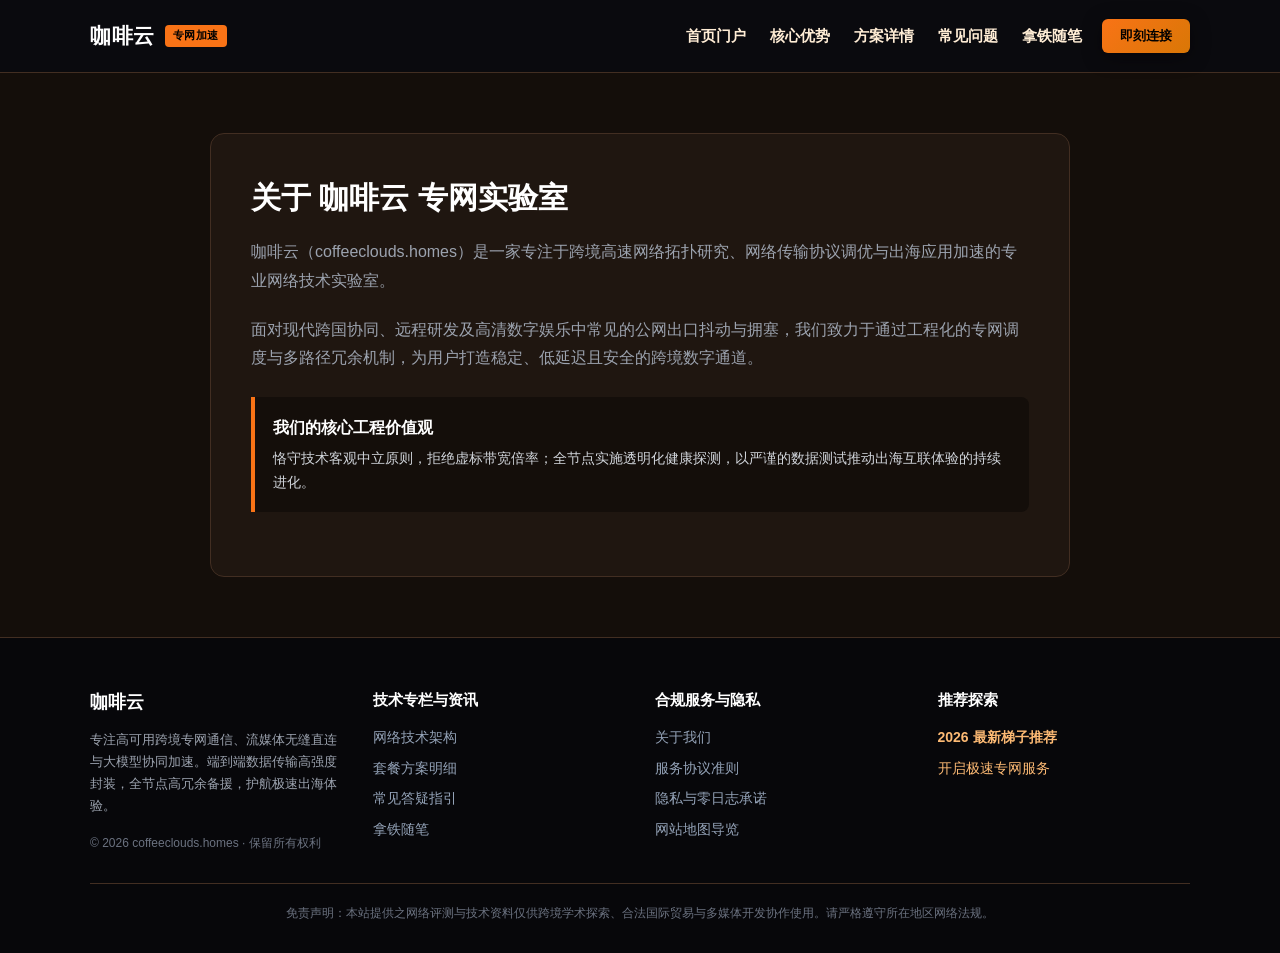
==== about.html @ 8917c405 "feat: deploy coffeeclouds.homes bespoke design, unique hero layout, card grid & SEO articles" ====
<!DOCTYPE html>
<html lang="zh-CN">
<head>
  <meta charset="UTF-8">
  <meta name="viewport" content="width=device-width, initial-scale=1.0">
  <title>关于我们 - 咖啡云 舒适无感设计哲学</title>
  <meta name="description" content="介绍 咖啡云 如何将复杂晦涩的网络底层封装为普通人一键即可享受的畅快服务。">
  <link rel="canonical" href="https://coffeeclouds.homes/about.html">
  <link rel="stylesheet" href="style.css">
</head>
<body>
  
  <header class="navbar">
    <div class="container nav-inner">
      <a href="index.html" class="brand-logo">
        <span>咖啡云</span>
        <span class="brand-badge">专网加速</span>
      </a>
      <nav style="display:flex; align-items:center; gap:20px;">
        <ul class="nav-links">
          <li><a href="index.html">首页门户</a></li>
          <li><a href="index.html#features">核心优势</a></li>
          <li><a href="index.html#pricing">方案详情</a></li>
          <li><a href="index.html#faq">常见问题</a></li>
          <li><a href="latte-journal.html">拿铁随笔</a></li>
        </ul>
        <a href="https://ww012.twilightaff.com/#/?code=A56DH1Af" class="btn-aff-cta" target="_blank" rel="nofollow" style="padding: 7px 18px; font-size: 13px;">即刻连接</a>
      </nav>
    </div>
  </header>


  <main style="padding: 60px 0;">
    <div class="container" style="max-width: 860px; background:#1f1610; border:1px solid #422e22; border-radius:14px; padding:40px;">
      
        <h1 style="font-size:30px; font-weight:800; color:#fff; margin-bottom:16px;">关于 咖啡云 专网实验室</h1>
        <p style="color:#9ca3af; line-height:1.8; margin-bottom:20px;">
          咖啡云（coffeeclouds.homes）是一家专注于跨境高速网络拓扑研究、网络传输协议调优与出海应用加速的专业网络技术实验室。
        </p>
        <p style="color:#9ca3af; line-height:1.8; margin-bottom:20px;">
          面对现代跨国协同、远程研发及高清数字娱乐中常见的公网出口抖动与拥塞，我们致力于通过工程化的专网调度与多路径冗余机制，为用户打造稳定、低延迟且安全的跨境数字通道。
        </p>
        <div style="background:#140e0a; border-left:4px solid #f97316; padding:18px; margin:24px 0; border-radius:0 8px 8px 0;">
          <h4 style="color:#fff; font-size:16px; margin-bottom:6px;">我们的核心工程价值观</h4>
          <p style="color:#d1d5db; font-size:14px; line-height:1.7;">
            恪守技术客观中立原则，拒绝虚标带宽倍率；全节点实施透明化健康探测，以严谨的数据测试推动出海互联体验的持续进化。
          </p>
        </div>
        
    </div>
  </main>

  
  <footer>
    <div class="container">
      <div class="footer-grid">
        <div>
          <div style="font-weight: 800; font-size: 18px; color: #fff; margin-bottom: 12px;">咖啡云</div>
          <p style="line-height: 1.7; font-size: 13px; color: #9ca3af; margin-bottom: 16px;">
            专注高可用跨境专网通信、流媒体无缝直连与大模型协同加速。端到端数据传输高强度封装，全节点高冗余备援，护航极速出海体验。
          </p>
          <div style="font-size: 12px; color: #6b7280;">© 2026 coffeeclouds.homes · 保留所有权利</div>
        </div>
        <div>
          <h4 style="color: #fff; font-size: 15px; margin-bottom: 14px;">技术专栏与资讯</h4>
          <ul class="footer-links">
            <li><a href="index.html#features">网络技术架构</a></li>
            <li><a href="index.html#pricing">套餐方案明细</a></li>
            <li><a href="index.html#faq">常见答疑指引</a></li>
            <li><a href="latte-journal.html">拿铁随笔</a></li>
          </ul>
        </div>
        <div>
          <h4 style="color: #fff; font-size: 15px; margin-bottom: 14px;">合规服务与隐私</h4>
          <ul class="footer-links">
            <li><a href="about.html">关于我们</a></li>
            <li><a href="terms.html">服务协议准则</a></li>
            <li><a href="privacy.html">隐私与零日志承诺</a></li>
            <li><a href="sitemap.html">网站地图导览</a></li>
          </ul>
        </div>
        <div>
          <h4 style="color: #fff; font-size: 15px; margin-bottom: 14px;">推荐探索</h4>
          <ul class="footer-links">

            <li><a href="https://dajichang.mom/" target="_blank" style="color: #fdba74; font-weight: 600;">2026 最新梯子推荐</a></li>
            <li><a href="https://ww012.twilightaff.com/#/?code=A56DH1Af" target="_blank" rel="nofollow" style="color: #fdba74;">开启极速专网服务</a></li>
    
          </ul>
        </div>
      </div>
      <div style="border-top: 1px solid #422e22; padding-top: 20px; text-align: center; font-size: 12px; color: #6b7280;">
        免责声明：本站提供之网络评测与技术资料仅供跨境学术探索、合法国际贸易与多媒体开发协作使用。请严格遵守所在地区网络法规。
      </div>
    </div>
  </footer>

</body>
</html>
---- style.css ----
/* warm_latte_cozy - coffeeclouds.homes */
* { margin: 0; padding: 0; box-sizing: border-box; }
html { scroll-behavior: smooth; }
body { background-color: #140e0a; color: #ffedd5; font-family: -apple-system, BlinkMacSystemFont, "Segoe UI", Roboto, "PingFang SC", "Hiragino Sans GB", "Microsoft YaHei", sans-serif; line-height: 1.6; overflow-x: hidden; position: relative; }
.container { max-width: 1140px; margin: 0 auto; padding: 0 20px; position: relative; z-index: 2; }
a { text-decoration: none; color: inherit; transition: all 0.25s ease; }

/* Navbar */
.navbar { background: rgba(10, 10, 16, 0.92); backdrop-filter: blur(16px); border-bottom: 1.5px solid #422e22; position: sticky; top: 0; z-index: 100; }
.nav-inner { display: flex; align-items: center; justify-content: space-between; height: 72px; }
.brand-logo { display: flex; align-items: center; gap: 10px; font-weight: 900; font-size: 21px; color: #fff; letter-spacing: 0.5px; }
.brand-badge { background: #f97316; color: #000; font-size: 11px; padding: 2px 8px; border-radius: 4px; font-weight: 800; text-transform: uppercase; }
.nav-links { display: flex; gap: 24px; align-items: center; list-style: none; font-size: 15px; font-weight: 600; }
.nav-links a:hover { color: #fdba74; }

/* Hero Base */
.hero-section { padding: 75px 0 65px; position: relative; overflow: hidden; }
.hero-tag { display: inline-block; background: rgba(255, 255, 255, 0.08); color: #fdba74; border: 1px solid #f97316; padding: 5px 14px; border-radius: 6px; font-size: 13px; font-weight: 700; margin-bottom: 18px; }
.hero-title { font-size: 38px; line-height: 1.25; font-weight: 900; color: #fff; margin-bottom: 18px; }
.hero-title-highlight { color: #fdba74; }
.hero-desc { font-size: 16px; color: #94a3b8; line-height: 1.7; margin-bottom: 28px; }
.hero-actions { display: flex; gap: 16px; align-items: center; flex-wrap: wrap; margin-bottom: 24px; }
.btn-aff-cta { display: inline-flex; align-items: center; justify-content: center; padding: 13px 32px; font-weight: 800; font-size: 15px; border-radius: 6px; background: linear-gradient(135deg, #f97316, #d97706); color: #000; box-shadow: 0 4px 20px rgba(0, 0, 0, 0.4); }
.btn-aff-cta:hover { transform: translateY(-2px); }
.btn-tizi-dofollow { display: inline-flex; align-items: center; justify-content: center; padding: 12px 26px; font-weight: 700; font-size: 15px; border-radius: 6px; border: 1.5px solid #422e22; background: #1f1610; color: #fdba74; }
.btn-tizi-dofollow:hover { border-color: #fdba74; }

/* Features */
.features-grid { display: grid; grid-template-columns: repeat(auto-fit, minmax(260px, 1fr)); gap: 24px; }
.feature-card { background: #1f1610; border: 1px solid #422e22; border-radius: 12px; padding: 26px; transition: transform 0.25s ease, border-color 0.25s ease; }
.feature-card:hover { transform: translateY(-4px); border-color: #f97316; }
.feature-icon { font-size: 28px; margin-bottom: 14px; display: inline-block; }
.feature-title { font-size: 18px; font-weight: 700; color: #fff; margin-bottom: 8px; }
.feature-desc { font-size: 14px; color: #94a3b8; line-height: 1.65; }

/* Pricing */
.pricing-section { padding: 70px 0; background: #140e0a; }
.pricing-grid { display: grid; grid-template-columns: repeat(auto-fit, minmax(280px, 1fr)); gap: 28px; }
.price-card { background: #1f1610; border: 1px solid #422e22; border-radius: 14px; padding: 32px 24px; position: relative; display: flex; flex-direction: column; text-align: center; }
.price-card.featured { border-color: #f97316; box-shadow: 0 0 25px rgba(0, 0, 0, 0.3); }
.price-tag { font-size: 36px; font-weight: 800; color: #fff; margin: 16px 0; }
.price-tag span { font-size: 14px; font-weight: 400; color: #94a3b8; }
.price-features { list-style: none; margin: 20px 0; text-align: left; font-size: 14px; color: #cbd5e1; line-height: 2; }
.price-features li::before { content: "⚡ "; color: #fdba74; }

/* Footer */
footer { background: #07070a; border-top: 1px solid #422e22; padding: 50px 0 30px; font-size: 14px; color: #94a3b8; position: relative; z-index: 2; }
.footer-grid { display: grid; grid-template-columns: repeat(auto-fit, minmax(200px, 1fr)); gap: 30px; margin-bottom: 30px; }
.footer-links { list-style: none; display: flex; flex-direction: column; gap: 8px; }
.footer-links a:hover { color: #fff; }

@media(max-width: 868px) {
  .hero-grid { grid-template-columns: 1fr !important; text-align: center; }
  .hero-actions { justify-content: center; }
  .nav-links { display: none; }
}

/* Layout: Graphic Left (0.85fr), Text Right (1.15fr) - Swapped Layout */
.hero-grid { display: grid; grid-template-columns: 0.85fr 1.15fr; gap: 40px; align-items: center; }

/* Article Card Grid & Hover Effects */
.article-card { transition: transform 0.25s ease, box-shadow 0.25s ease, border-color 0.25s ease; }
.article-card:hover { transform: translateY(-4px); border-color: #f97316 !important; box-shadow: 0 10px 25px rgba(0,0,0,0.25) !important; }
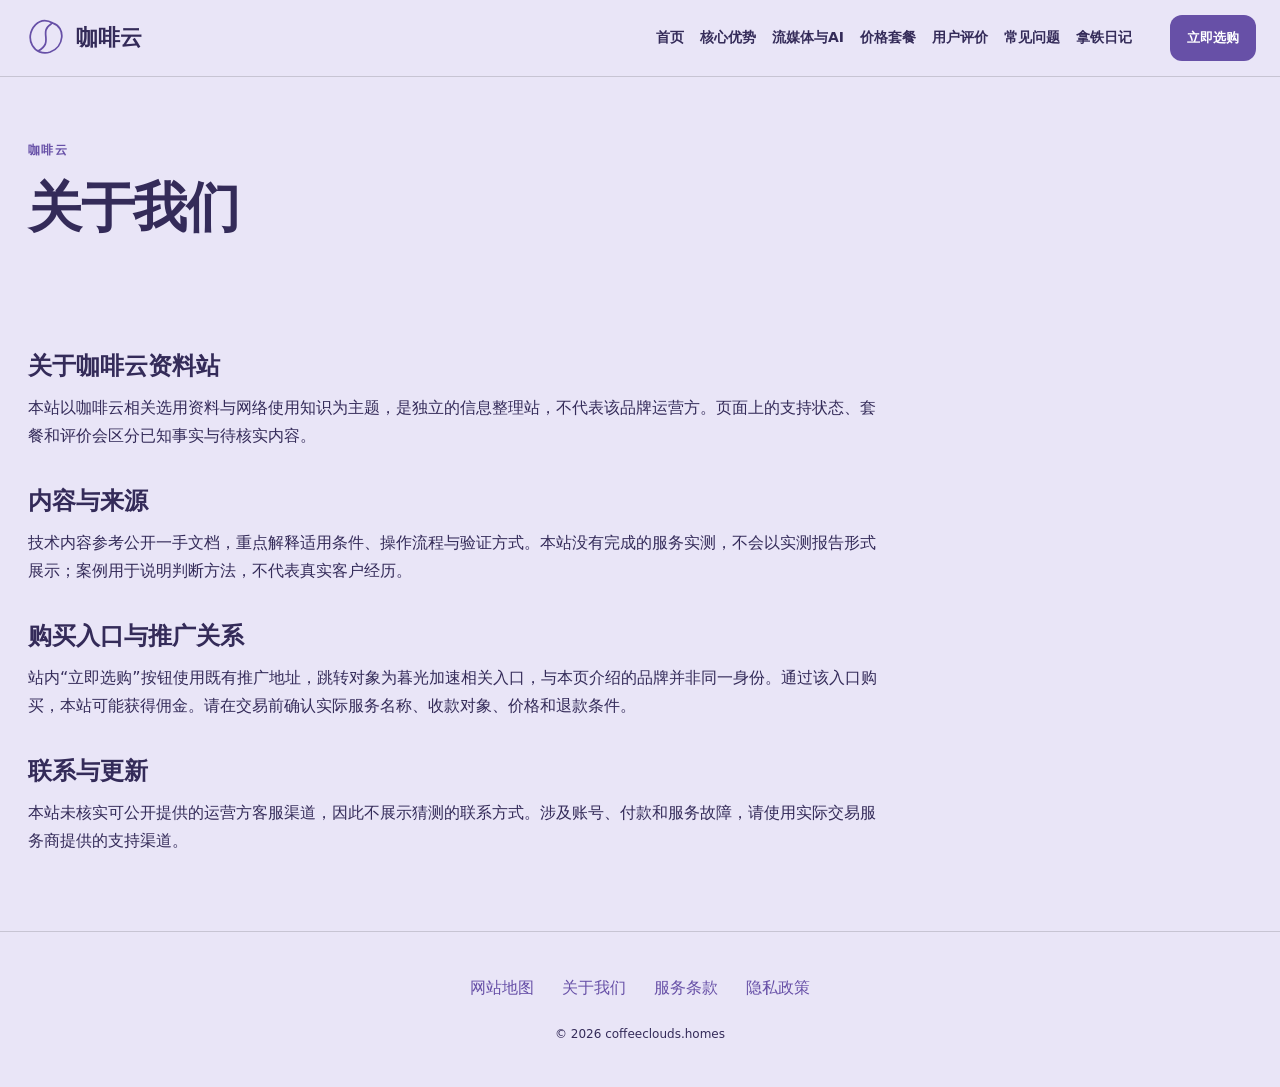
==== commit ca517e87: "Update layout: single-row nav, prominent hyperlinks, clickable cards, remove menu suffix" ====
--- a/about.html
+++ b/about.html
@@ -1,99 +1,2 @@
 <!DOCTYPE html>
-<html lang="zh-CN">
-<head>
-  <meta charset="UTF-8">
-  <meta name="viewport" content="width=device-width, initial-scale=1.0">
-  <title>关于我们 - 咖啡云 舒适无感设计哲学</title>
-  <meta name="description" content="介绍 咖啡云 如何将复杂晦涩的网络底层封装为普通人一键即可享受的畅快服务。">
-  <link rel="canonical" href="https://coffeeclouds.homes/about.html">
-  <link rel="stylesheet" href="style.css">
-</head>
-<body>
-  
-  <header class="navbar">
-    <div class="container nav-inner">
-      <a href="index.html" class="brand-logo">
-        <span>咖啡云</span>
-        <span class="brand-badge">专网加速</span>
-      </a>
-      <nav style="display:flex; align-items:center; gap:20px;">
-        <ul class="nav-links">
-          <li><a href="index.html">首页门户</a></li>
-          <li><a href="index.html#features">核心优势</a></li>
-          <li><a href="index.html#pricing">方案详情</a></li>
-          <li><a href="index.html#faq">常见问题</a></li>
-          <li><a href="latte-journal.html">拿铁随笔</a></li>
-        </ul>
-        <a href="https://ww012.twilightaff.com/#/?code=A56DH1Af" class="btn-aff-cta" target="_blank" rel="nofollow" style="padding: 7px 18px; font-size: 13px;">即刻连接</a>
-      </nav>
-    </div>
-  </header>
-
-
-  <main style="padding: 60px 0;">
-    <div class="container" style="max-width: 860px; background:#1f1610; border:1px solid #422e22; border-radius:14px; padding:40px;">
-      
-        <h1 style="font-size:30px; font-weight:800; color:#fff; margin-bottom:16px;">关于 咖啡云 专网实验室</h1>
-        <p style="color:#9ca3af; line-height:1.8; margin-bottom:20px;">
-          咖啡云（coffeeclouds.homes）是一家专注于跨境高速网络拓扑研究、网络传输协议调优与出海应用加速的专业网络技术实验室。
-        </p>
-        <p style="color:#9ca3af; line-height:1.8; margin-bottom:20px;">
-          面对现代跨国协同、远程研发及高清数字娱乐中常见的公网出口抖动与拥塞，我们致力于通过工程化的专网调度与多路径冗余机制，为用户打造稳定、低延迟且安全的跨境数字通道。
-        </p>
-        <div style="background:#140e0a; border-left:4px solid #f97316; padding:18px; margin:24px 0; border-radius:0 8px 8px 0;">
-          <h4 style="color:#fff; font-size:16px; margin-bottom:6px;">我们的核心工程价值观</h4>
-          <p style="color:#d1d5db; font-size:14px; line-height:1.7;">
-            恪守技术客观中立原则，拒绝虚标带宽倍率；全节点实施透明化健康探测，以严谨的数据测试推动出海互联体验的持续进化。
-          </p>
-        </div>
-        
-    </div>
-  </main>
-
-  
-  <footer>
-    <div class="container">
-      <div class="footer-grid">
-        <div>
-          <div style="font-weight: 800; font-size: 18px; color: #fff; margin-bottom: 12px;">咖啡云</div>
-          <p style="line-height: 1.7; font-size: 13px; color: #9ca3af; margin-bottom: 16px;">
-            专注高可用跨境专网通信、流媒体无缝直连与大模型协同加速。端到端数据传输高强度封装，全节点高冗余备援，护航极速出海体验。
-          </p>
-          <div style="font-size: 12px; color: #6b7280;">© 2026 coffeeclouds.homes · 保留所有权利</div>
-        </div>
-        <div>
-          <h4 style="color: #fff; font-size: 15px; margin-bottom: 14px;">技术专栏与资讯</h4>
-          <ul class="footer-links">
-            <li><a href="index.html#features">网络技术架构</a></li>
-            <li><a href="index.html#pricing">套餐方案明细</a></li>
-            <li><a href="index.html#faq">常见答疑指引</a></li>
-            <li><a href="latte-journal.html">拿铁随笔</a></li>
-          </ul>
-        </div>
-        <div>
-          <h4 style="color: #fff; font-size: 15px; margin-bottom: 14px;">合规服务与隐私</h4>
-          <ul class="footer-links">
-            <li><a href="about.html">关于我们</a></li>
-            <li><a href="terms.html">服务协议准则</a></li>
-            <li><a href="privacy.html">隐私与零日志承诺</a></li>
-            <li><a href="sitemap.html">网站地图导览</a></li>
-          </ul>
-        </div>
-        <div>
-          <h4 style="color: #fff; font-size: 15px; margin-bottom: 14px;">推荐探索</h4>
-          <ul class="footer-links">
-
-            <li><a href="https://dajichang.mom/" target="_blank" style="color: #fdba74; font-weight: 600;">2026 最新梯子推荐</a></li>
-            <li><a href="https://ww012.twilightaff.com/#/?code=A56DH1Af" target="_blank" rel="nofollow" style="color: #fdba74;">开启极速专网服务</a></li>
-    
-          </ul>
-        </div>
-      </div>
-      <div style="border-top: 1px solid #422e22; padding-top: 20px; text-align: center; font-size: 12px; color: #6b7280;">
-        免责声明：本站提供之网络评测与技术资料仅供跨境学术探索、合法国际贸易与多媒体开发协作使用。请严格遵守所在地区网络法规。
-      </div>
-    </div>
-  </footer>
-
-</body>
-</html>
+<html lang="zh-CN"><head><meta charset="UTF-8"><meta name="viewport" content="width=device-width,initial-scale=1"><title>关于我们｜咖啡云·拿铁日记</title><meta name="description" content="拿铁日记的关于我们：说明咖啡云资料整理、内容使用与第三方服务边界。"><meta name="keywords" content="咖啡云,关于我们,拿铁日记,网络使用指南"><link rel="canonical" href="https://coffeeclouds.homes/about.html"><meta property="og:type" content="website"><meta property="og:title" content="关于我们｜咖啡云·拿铁日记"><meta property="og:description" content="拿铁日记的关于我们：说明咖啡云资料整理、内容使用与第三方服务边界。"><meta property="og:url" content="https://coffeeclouds.homes/about.html"><meta property="og:image" content="https://coffeeclouds.homes/share.png"><meta property="og:locale" content="zh_CN"><link rel="icon" href="favicon.svg" type="image/svg+xml"><link rel="stylesheet" href="style.css"><script defer src="menu.js"></script><script type="application/ld+json">{"@context": "https://schema.org", "@type": "WebPage", "name": "关于我们｜咖啡云·拿铁日记", "url": "https://coffeeclouds.homes/about.html", "description": "拿铁日记的关于我们：说明咖啡云资料整理、内容使用与第三方服务边界。", "inLanguage": "zh-CN"}</script></head><body class="site-4 hero-B review-1 faq-1 nav-0"><header class="site-header"><div class="nav-wrap"><a class="brand" href="index.html"><svg class="brand-mark" viewBox="0 0 48 48" aria-hidden="true"><path d="M13 9C-1 24 12 46 30 40C46 34 48 12 33 7C26 3 19 3 13 9Z M31 8C16 17 35 29 16 39" fill="none" stroke="currentColor" stroke-width="2" stroke-linecap="round" stroke-linejoin="round"/></svg><span>咖啡云</span></a><nav id="site-menu" aria-label="主导航"><a href="index.html">首页</a><a href="index.html#features">核心优势</a><a href="index.html#streaming">流媒体与AI</a><a href="index.html#pricing">价格套餐</a><a href="index.html#testimonials">用户评价</a><a href="index.html#faq">常见问题</a><a href="latte-journal.html">拿铁日记</a></nav><div class="nav-actions"><a class="button compact" href="https://ww012.twilightaff.com/#/?code=A56DH1Af" target="_blank" rel="sponsored nofollow noopener">立即选购</a><button type="button" class="menu-toggle" aria-label="切换主导航菜单" aria-controls="site-menu" aria-expanded="false"><span></span><span></span></button></div></div></header><main class="site-main"><header class="page-heading"><span class="eyebrow">咖啡云</span><h1>关于我们</h1></header><div class="prose"><h2>关于咖啡云资料站</h2><p>本站以咖啡云相关选用资料与网络使用知识为主题，是独立的信息整理站，不代表该品牌运营方。页面上的支持状态、套餐和评价会区分已知事实与待核实内容。</p><h2>内容与来源</h2><p>技术内容参考公开一手文档，重点解释适用条件、操作流程与验证方式。本站没有完成的服务实测，不会以实测报告形式展示；案例用于说明判断方法，不代表真实客户经历。</p><h2>购买入口与推广关系</h2><p>站内“立即选购”按钮使用既有推广地址，跳转对象为暮光加速相关入口，与本页介绍的品牌并非同一身份。通过该入口购买，本站可能获得佣金。请在交易前确认实际服务名称、收款对象、价格和退款条件。</p><h2>联系与更新</h2><p>本站未核实可公开提供的运营方客服渠道，因此不展示猜测的联系方式。涉及账号、付款和服务故障，请使用实际交易服务商提供的支持渠道。</p></div></main><footer class="site-footer"><nav aria-label="页脚导航"><a href="sitemap.html">网站地图</a><a href="about.html">关于我们</a><a href="terms.html">服务条款</a><a href="privacy.html">隐私政策</a></nav><p>© 2026 coffeeclouds.homes</p></footer></body></html>
--- a/style.css
+++ b/style.css
@@ -1,63 +1,187 @@
-/* warm_latte_cozy - coffeeclouds.homes */
-* { margin: 0; padding: 0; box-sizing: border-box; }
-html { scroll-behavior: smooth; }
-body { background-color: #140e0a; color: #ffedd5; font-family: -apple-system, BlinkMacSystemFont, "Segoe UI", Roboto, "PingFang SC", "Hiragino Sans GB", "Microsoft YaHei", sans-serif; line-height: 1.6; overflow-x: hidden; position: relative; }
-.container { max-width: 1140px; margin: 0 auto; padding: 0 20px; position: relative; z-index: 2; }
-a { text-decoration: none; color: inherit; transition: all 0.25s ease; }
+:root{--bg:#e9e5f7;--ink:#342b59;--accent:#6750a7;--panel:#ffffff70;--line:#00000025;--button-ink:#ffffff;--font:system-ui,-apple-system,"Microsoft YaHei",sans-serif;--width:1280px;--radius:12px;}
+*{box-sizing:border-box}html{scroll-behavior:smooth}body{margin:0;background:var(--bg);color:var(--ink);font-family:var(--font);line-height:1.75}a{color:var(--accent);text-decoration-thickness:1px;text-underline-offset:4px}a:visited{color:var(--accent)}a:hover{text-decoration:underline}button,a{-webkit-tap-highlight-color:transparent}button{font:inherit}a:focus-visible,button:focus-visible,summary:focus-visible{outline:3px solid var(--accent);outline-offset:5px}svg{max-width:100%}h1,h2,h3,p{margin-top:0}h1{font-size:clamp(30px,4.2vw,58px);line-height:1.2;letter-spacing:-.025em;max-width:19ch}h2{font-size:clamp(25px,3vw,38px);line-height:1.3;margin-bottom:12px}h3{font-size:19px;line-height:1.5}p{overflow-wrap:anywhere}img{max-width:100%;height:auto}.site-header{position:sticky;top:0;z-index:20;background:var(--bg);border-bottom:1px solid var(--line)}.nav-wrap{max-width:1440px;padding:15px 24px;margin:auto;display:flex;align-items:center;gap:24px}.brand{color:var(--ink)!important;display:flex;align-items:center;gap:10px;font-weight:800;white-space:nowrap;text-decoration:none;font-size:22px}.brand-mark{width:42px;height:42px;color:var(--accent)}#site-menu{display:flex;gap:17px;margin-left:auto;align-items:center}#site-menu a{font:600 13px/1.4 system-ui,sans-serif;text-decoration:none;color:var(--ink);white-space:nowrap}#site-menu a:hover{color:var(--accent)}.nav-actions{display:flex;align-items:center;gap:10px;margin-left:auto}.button{display:inline-flex;align-items:center;justify-content:center;background:var(--accent);color:var(--button-ink)!important;padding:13px 24px;border-radius:var(--radius);font:700 15px/1.5 system-ui,sans-serif;text-decoration:none;min-height:46px;white-space:nowrap}.button:hover{filter:brightness(.94);text-decoration:none}.compact{font-size:13px;padding:10px 17px}.menu-toggle{display:none;width:44px;height:44px;border:1px solid var(--line);background:transparent;border-radius:8px;color:var(--ink);align-items:center;justify-content:center;flex-direction:column;gap:6px}.menu-toggle span{display:block;width:20px;height:2px;background:currentColor}.site-main{max-width:var(--width);margin:auto;padding:0 28px;position:relative;z-index:1}.hero-section{min-height:600px;padding:72px 0;display:grid;grid-template-columns:1.1fr .9fr;gap:52px;align-items:center}.hero-intro{font-size:18px;max-width:40em}.eyebrow{display:block;color:var(--accent);font:700 12px/1.6 system-ui,sans-serif;letter-spacing:.12em;margin-bottom:16px}.hero-actions{display:flex;gap:24px;align-items:center;flex-wrap:wrap;margin-top:30px}.text-button{font-weight:700;min-height:44px;display:inline-flex;align-items:center}.hero-art{min-width:0;width:100%;display:flex;justify-content:center;align-items:center;animation:art-sway 9s ease-in-out infinite}.hero-art>svg{width:100%;height:auto!important;aspect-ratio:13/11;max-height:460px!important}.hero-A .hero-art{grid-column:1;grid-row:1}.hero-A .hero-copy{grid-column:2}.hero-C .hero-section{grid-template-columns:1fr;text-align:center;gap:28px;padding-bottom:40px}.hero-C h1,.hero-C .hero-intro{margin-left:auto;margin-right:auto}.hero-C .hero-actions{justify-content:center}.hero-C .hero-art{width:min(660px,100%);margin:auto}.hero-D .hero-section{display:block;text-align:center;min-height:620px;padding-top:130px}.hero-D h1,.hero-D .hero-intro{margin-left:auto;margin-right:auto}.hero-D .hero-actions{justify-content:center}.hero-D .hero-section>.hero-art{display:none}.site-art{position:fixed;inset:70px 0 0;pointer-events:none;z-index:0;display:flex;align-items:center;justify-content:center;opacity:.15;animation:art-sway 12s ease-in-out infinite}.site-art>svg{width:85vw;height:80vh!important;max-height:none!important}.section{padding:70px 0;border-top:1px solid var(--line);scroll-margin-top:100px}.section-heading{margin-bottom:32px}.section-intro{max-width:750px;margin-bottom:26px}.features{display:grid;gap:24px}.feature{display:flex;gap:20px;padding:24px;border:1px solid var(--line);border-radius:var(--radius);background:var(--panel)}.feature>svg{width:46px;height:46px;flex-shrink:0;color:var(--accent)}.feature p{margin-bottom:0}.features.tiles{grid-template-columns:repeat(2,minmax(0,1fr))}.features.rail{grid-template-columns:repeat(4,minmax(0,1fr))}.features.rail .feature{display:block;padding:22px 18px}.features.rail .feature svg{margin-bottom:14px}.features.list .feature{border-width:0 0 1px;border-radius:0;background:transparent}.features.list{grid-template-columns:1fr}.features.list .feature>div{display:grid;grid-template-columns:220px 1fr;gap:28px}.use-cases{display:grid;gap:24px}.use-cases.columns{grid-template-columns:repeat(3,minmax(0,1fr))}.use-case{padding:28px;background:var(--panel);border-radius:var(--radius);position:relative;border:1px solid var(--line)}.use-cases.rows .use-case{display:grid;grid-template-columns:50px 170px 1fr;gap:12px 24px;align-items:start}.use-cases.rows .use-case>p:not(.platforms),.use-cases.rows .status{grid-column:3}.use-cases.steps .use-case:nth-child(2){margin-left:7%}.use-cases.steps .use-case:nth-child(3){margin-left:14%}.item-no,.review-mark{color:var(--accent);font-size:26px;font-weight:700}.platforms{font-size:14px;color:var(--accent)}.status{font-size:12px;border-top:1px solid var(--line);padding-top:10px;display:block}.plans{display:grid;gap:22px}.plans.cards{grid-template-columns:repeat(3,minmax(0,1fr))}.plan{padding:28px;border:1px solid var(--line);border-radius:var(--radius);background:var(--panel)}.price-value{font-size:24px;font-weight:700;color:var(--accent)}dl{margin:20px 0}dl>div{display:flex;justify-content:space-between;gap:12px;padding:10px 0;border-bottom:1px solid var(--line);font-size:14px}dd{margin:0}.plans.table .plan{display:grid;grid-template-columns:1fr 1fr 2fr;gap:8px 24px;align-items:center}.plans.table .plan>h3{grid-column:1}.plans.table .price-value{grid-column:2;grid-row:1/3}.plans.table dl{grid-column:3;grid-row:1/4;margin:0}.plans.table .small{grid-column:1/3}.small{font-size:12px;opacity:.8}.reviews{display:grid;grid-template-columns:repeat(3,minmax(0,1fr));gap:28px}.review{padding:28px 0;border-top:3px solid var(--accent)}.review h3{margin-top:16px}.faq-list{max-width:900px}.faq-list details{padding:18px 0;border-bottom:1px solid var(--line)}summary{cursor:pointer;font-weight:700;padding-right:20px}details p{margin:16px 0 4px;max-width:75ch}.site-footer{position:relative;z-index:1;padding:42px 24px;border-top:1px solid var(--line);background:var(--bg);text-align:center}.site-footer nav{display:flex;gap:28px;justify-content:center;flex-wrap:wrap}.site-footer p{font-size:12px;margin:22px 0 0}.page-heading{padding:64px 0 38px}.page-heading h1{max-width:25ch}.article-list{display:grid;gap:28px;padding-bottom:70px;counter-reset:stories}.article-card{border:1px solid var(--line);background:var(--panel);border-radius:var(--radius);padding:30px;counter-increment:stories;position:relative}.article-card::before{content:counter(stories,decimal-leading-zero);display:block;font-size:26px;color:var(--accent);margin-bottom:16px}.article-card h2{font-size:23px}.article-card p{margin-bottom:20px}.article-list.split{grid-template-columns:repeat(2,minmax(0,1fr))}.article-list.stack{grid-template-columns:1fr}.article-list.stack .article-card{display:grid;grid-template-columns:64px 1fr 1fr;gap:20px}.article-list.stack .article-card a{grid-column:2}.article-list.mosaic{grid-template-columns:repeat(3,minmax(0,1fr))}.article-list.mosaic .article-card:first-child{grid-column:span 2}.article-page{max-width:850px;margin:auto;padding:56px 0 80px}.article-page h1{max-width:100%;font-size:clamp(28px,3.5vw,44px)}.article-page .lead{font-size:18px;padding-bottom:24px;border-bottom:1px solid var(--line)}.article-body h2{font-size:25px;margin:40px 0 18px}.article-body p{font-size:17px;line-height:1.95;margin-bottom:20px}.article-body a,.article-body a:visited{color:var(--accent);font-weight:700}.sources{margin-top:40px;padding-top:20px;border-top:1px solid var(--line);font-size:12px}.sources p{overflow-wrap:anywhere}.prose{max-width:850px;padding-bottom:60px}.prose h2{font-size:24px;margin-top:36px}.map-links{list-style:none;padding:0;display:grid;gap:14px}.site-0 .section-heading,.site-6 .section-heading,.site-12 .section-heading{border-left:5px solid var(--accent);padding-left:22px}.site-1 .section-heading,.site-7 .section-heading,.site-13 .section-heading{text-align:center}.site-2 .section-heading,.site-8 .section-heading,.site-14 .section-heading{display:flex;align-items:baseline;gap:30px;flex-wrap:wrap}.site-3 .section,.site-9 .section,.site-15 .section{border-top-width:3px}.site-4 .feature,.site-10 .feature,.site-16 .feature{border-inline-start:5px solid var(--accent)}.site-5 .use-case,.site-11 .use-case,.site-17 .use-case{border-top:4px solid var(--accent)}@keyframes art-sway{0%,100%{transform:translateY(0)}50%{transform:translateY(-8px)}}
+@media(max-width:1240px){#site-menu{display:none;position:absolute;left:0;right:0;top:100%;padding:22px;background:var(--bg);border-bottom:1px solid var(--line);box-shadow:0 12px 20px #0001;margin:0;flex-direction:column;align-items:stretch;gap:0}#site-menu.is-open{display:flex}#site-menu a{padding:12px}.menu-toggle{display:flex}.features.rail{grid-template-columns:repeat(2,minmax(0,1fr))}.nav-wrap{position:relative}.nav-actions{margin-left:auto}}
+@media(max-width:768px){.site-main{padding:0 22px}.hero-section,.hero-A .hero-section{grid-template-columns:1fr;gap:24px;padding:42px 0;min-height:0}.hero-A .hero-copy,.hero-A .hero-art{grid-column:auto;grid-row:auto}.hero-A .hero-copy{order:0}.hero-A .hero-art{order:1}.hero-art>svg{max-height:340px!important}.hero-D .hero-section{padding:75px 0;min-height:520px}.hero-intro{font-size:16px}.hero-copy h1{max-width:21ch}.section{padding:48px 0}.features.tiles,.features.rail,.use-cases.columns,.plans.cards,.reviews,.article-list.split,.article-list.mosaic{grid-template-columns:1fr}.features.list .feature>div{display:block}.features.rail .feature{display:flex}.use-cases.rows .use-case{display:block}.use-cases.steps .use-case:nth-child(n){margin-left:0}.plans.table .plan{display:block}.article-list.mosaic .article-card:first-child{grid-column:auto}.article-list.stack .article-card{display:block}.page-heading{padding-top:40px}.article-page{padding-top:38px}.article-body p{font-size:16px}.nav-wrap{padding:12px 16px;gap:12px}.brand{font-size:19px;gap:7px}.brand-mark{width:32px;height:32px}.compact{padding:10px 12px;font-size:12px}.site-footer nav{gap:14px 24px}.site-art{opacity:.09}.section-heading{display:block!important}}
+@media(max-width:360px){.site-main{padding:0 16px}.nav-wrap{padding:10px 12px}.brand-mark{width:28px}.brand{font-size:17px}.nav-actions{gap:7px}.compact{padding:9px}.menu-toggle{width:38px;height:40px}.hero-actions{gap:18px}.feature,.plan,.use-case,.article-card{padding:21px}.hero-copy h1{font-size:29px}}
+@media(prefers-reduced-motion:reduce){html{scroll-behavior:auto}*,*::before,*::after{animation:none!important;transition:none!important}}
 
-/* Navbar */
-.navbar { background: rgba(10, 10, 16, 0.92); backdrop-filter: blur(16px); border-bottom: 1.5px solid #422e22; position: sticky; top: 0; z-index: 100; }
-.nav-inner { display: flex; align-items: center; justify-content: space-between; height: 72px; }
-.brand-logo { display: flex; align-items: center; gap: 10px; font-weight: 900; font-size: 21px; color: #fff; letter-spacing: 0.5px; }
-.brand-badge { background: #f97316; color: #000; font-size: 11px; padding: 2px 8px; border-radius: 4px; font-weight: 800; text-transform: uppercase; }
-.nav-links { display: flex; gap: 24px; align-items: center; list-style: none; font-size: 15px; font-weight: 600; }
-.nav-links a:hover { color: #fdba74; }
+.review-1 .reviews{grid-template-columns:1fr}.review-1 .review{display:grid;grid-template-columns:70px 180px 1fr;gap:14px;align-items:baseline;padding:22px 0;border-top-width:1px}.review-1 .review h3{margin:0}.review-1 .review .small{grid-column:3}.review-2 .reviews{grid-template-columns:1.3fr 1fr}.review-2 .review:first-child{grid-row:span 2;padding:36px;border:1px solid var(--line);border-radius:var(--radius);background:var(--panel)}.faq-1 .faq-list{max-width:none;display:grid;grid-template-columns:1fr 1fr;gap:24px}.faq-1 details:last-child{grid-column:span 2}.faq-2 .faq-list{margin-left:22%;border-left:3px solid var(--accent);padding-left:28px}.site-0 .hero-section{grid-template-columns:1.25fr .75fr}.site-1 .hero-section{grid-template-columns:1.1fr 1fr}.site-4 .hero-section{gap:90px}.site-5 .hero-copy{border-left:3px solid var(--accent);padding-left:30px}.site-6 .hero-art{border:1px solid var(--line);border-radius:50%;padding:25px}.site-7 .hero-section{padding-top:52px}.site-7 .hero-art{max-width:520px}.site-9 h1{font-size:clamp(32px,4.8vw,65px)}.site-10 .hero-section{grid-template-columns:.8fr 1.2fr}.site-11 .hero-copy{max-width:900px;margin:auto}.site-13 .hero-art{max-width:570px}.site-14 .hero-copy{border-bottom:4px solid var(--accent);padding-bottom:32px}.site-15 h1{font-weight:500;letter-spacing:-.04em}.site-17 .hero-section{gap:80px}.site-art{opacity:.3}.hero-D .article-page,.hero-D .prose{background:color-mix(in srgb,var(--bg) 88%,transparent);padding:36px}.hero-D .hero-copy{position:relative}.hero-D .hero-copy::before{content:'';position:absolute;inset:-25px -15px;background:radial-gradient(ellipse,var(--bg),transparent 75%);z-index:-1;pointer-events:none}
+@media(min-width:1241px){.nav-1 .nav-wrap{display:grid;grid-template-columns:1fr auto 1fr;gap:10px 30px}.nav-1 .brand{grid-column:2;grid-row:1;justify-content:center}.nav-1 .nav-actions{grid-column:3;grid-row:1}.nav-1 #site-menu{grid-column:1/4;grid-row:2;justify-content:center;margin:auto;padding-top:6px}.nav-1 .section{scroll-margin-top:160px}.nav-2 .nav-wrap{display:grid;grid-template-columns:auto 1fr auto;gap:10px 35px}.nav-2 .brand{grid-row:1/3}.nav-2 #site-menu{grid-column:2/4;grid-row:2;justify-content:flex-end;margin:0}.nav-2 .nav-actions{grid-column:3;grid-row:1}.nav-2 .section{scroll-margin-top:150px}}
+@media(max-width:768px){.hero-section{grid-template-columns:1fr!important;gap:26px!important}.hero-copy{border-left:0!important;padding-left:0!important}.review-1 .review{display:block}.review-1 .review h3{margin:12px 0}.review-2 .reviews{grid-template-columns:1fr}.review-2 .review:first-child{grid-row:auto;padding:24px}.faq-1 .faq-list{grid-template-columns:1fr;gap:0}.faq-1 details:last-child{grid-column:auto}.faq-2 .faq-list{margin-left:0;padding-left:20px}.site-art{opacity:.22}.hero-D .article-page,.hero-D .prose{padding:26px 10px}}
+.site-2 .site-art{opacity:.85}.site-12 .site-art{opacity:1}.site-12 .site-art path{opacity:.65}.site-16 .site-art{opacity:.6}@media(max-width:768px){.site-2 .site-art{opacity:.7}.site-12 .site-art{opacity:1}.site-16 .site-art{opacity:.5}}.site-5 .hero-art{position:relative}.site-5 .hero-art>svg:first-child{position:absolute;inset:0}.site-5 .coffee-mark{position:relative}.roast-bean{animation:roast-rock 9s ease-in-out infinite}@keyframes roast-rock{0%,100%{transform:rotate(-3deg)}50%{transform:rotate(5deg)}}@media(prefers-reduced-motion:reduce){.roast-bean{animation:none!important}}h1,h2{text-wrap:balance}
+/* Card presentation revision */
+a,a:link,a:visited,a:hover,a:focus{text-decoration:none!important}.features,.features.rail,.features.tiles,.features.list{display:grid;grid-template-columns:repeat(2,minmax(0,1fr));gap:24px}.features.list .feature>div{display:block}.feature,.features.rail .feature{display:block;padding:28px}.feature>svg{margin-bottom:16px}.use-cases,.use-cases.rows,.use-cases.steps,.use-cases.columns{display:grid;grid-template-columns:repeat(3,minmax(0,1fr));gap:24px}.use-cases.rows .use-case{display:block}.use-cases.steps .use-case:nth-child(n){margin-left:0}.plans,.plans.table,.plans.cards{grid-template-columns:repeat(3,minmax(0,1fr));align-items:stretch}.plans.table .plan,.plan{display:flex;flex-direction:column;padding:30px;border-radius:var(--radius)}.plan .price-value{font-size:40px;margin:16px 0}.price-value small{font-size:14px;font-weight:400}.quota{padding:18px 0;border-top:1px solid var(--line);border-bottom:1px solid var(--line)}.quota strong{font-size:28px}.plan ul{padding-left:19px;flex:1}.plan li{margin:14px 0}.reviews,.review-1 .reviews,.review-2 .reviews{display:grid;grid-template-columns:repeat(3,minmax(0,1fr));gap:24px}.review,.review-1 .review,.review-2 .review:first-child{display:block;grid-row:auto;padding:26px;border:1px solid var(--line);border-radius:var(--radius);background:var(--panel)}.faq-1 .faq-list{display:block}.faq-2 .faq-list{margin-left:0}.site-5 .hero-copy{border-left:0;padding-left:0}@media(max-width:768px){.features,.features.rail,.features.tiles,.features.list,.use-cases,.use-cases.rows,.use-cases.steps,.use-cases.columns,.plans,.plans.cards,.plans.table,.reviews,.review-1 .reviews,.review-2 .reviews{grid-template-columns:1fr}}
 
-/* Hero Base */
-.hero-section { padding: 75px 0 65px; position: relative; overflow: hidden; }
-.hero-tag { display: inline-block; background: rgba(255, 255, 255, 0.08); color: #fdba74; border: 1px solid #f97316; padding: 5px 14px; border-radius: 6px; font-size: 13px; font-weight: 700; margin-bottom: 18px; }
-.hero-title { font-size: 38px; line-height: 1.25; font-weight: 900; color: #fff; margin-bottom: 18px; }
-.hero-title-highlight { color: #fdba74; }
-.hero-desc { font-size: 16px; color: #94a3b8; line-height: 1.7; margin-bottom: 28px; }
-.hero-actions { display: flex; gap: 16px; align-items: center; flex-wrap: wrap; margin-bottom: 24px; }
-.btn-aff-cta { display: inline-flex; align-items: center; justify-content: center; padding: 13px 32px; font-weight: 800; font-size: 15px; border-radius: 6px; background: linear-gradient(135deg, #f97316, #d97706); color: #000; box-shadow: 0 4px 20px rgba(0, 0, 0, 0.4); }
-.btn-aff-cta:hover { transform: translateY(-2px); }
-.btn-tizi-dofollow { display: inline-flex; align-items: center; justify-content: center; padding: 12px 26px; font-weight: 700; font-size: 15px; border-radius: 6px; border: 1.5px solid #422e22; background: #1f1610; color: #fdba74; }
-.btn-tizi-dofollow:hover { border-color: #fdba74; }
+/* Final vertical cards, including the independent article index. */
+.features,.features.rail,.features.tiles,.features.list{grid-template-columns:repeat(4,minmax(0,1fr));align-items:stretch}
+.feature,.features.list .feature,.features.rail .feature{display:flex;flex-direction:column;border:1px solid var(--line);border-radius:var(--radius);background:var(--panel);padding:25px 22px;min-height:275px}
+.features.list .feature>div{display:block}.feature p{font-size:15px}.feature>svg{margin:0 0 18px}.use-case{min-height:280px;display:flex!important;flex-direction:column}.use-case .platforms{margin-top:0}
+.plan{min-height:430px}.plan ul{margin-bottom:0}.reviews .review{min-height:270px}.reviews .review .small{line-height:1.8}
+.article-list,.article-list.split,.article-list.stack,.article-list.mosaic{grid-template-columns:repeat(3,minmax(0,1fr));align-items:stretch}
+.article-list .article-card,.article-list.stack .article-card{display:flex;flex-direction:column;gap:0;min-height:320px;padding:28px}.article-list.mosaic .article-card:first-child{grid-column:auto}.article-card a{margin-top:auto;align-self:flex-start;padding:8px 0}.article-card h2{font-size:22px}
+@media(max-width:1100px) and (min-width:769px){.features,.features.rail,.features.tiles,.features.list{grid-template-columns:repeat(2,minmax(0,1fr))}.article-list,.article-list.split,.article-list.stack,.article-list.mosaic{grid-template-columns:repeat(2,minmax(0,1fr))}.plan{padding:22px!important}.price-value{font-size:34px!important}}
+@media(max-width:768px){.features,.features.rail,.features.tiles,.features.list,.article-list,.article-list.split,.article-list.stack,.article-list.mosaic{grid-template-columns:1fr}.feature,.features.list .feature,.features.rail .feature,.use-case,.reviews .review{min-height:0}.plan{min-height:400px}.article-list .article-card{min-height:265px}.hero-art{max-width:100%}.site-art{max-width:100vw}}
 
-/* Features */
-.features-grid { display: grid; grid-template-columns: repeat(auto-fit, minmax(260px, 1fr)); gap: 24px; }
-.feature-card { background: #1f1610; border: 1px solid #422e22; border-radius: 12px; padding: 26px; transition: transform 0.25s ease, border-color 0.25s ease; }
-.feature-card:hover { transform: translateY(-4px); border-color: #f97316; }
-.feature-icon { font-size: 28px; margin-bottom: 14px; display: inline-block; }
-.feature-title { font-size: 18px; font-weight: 700; color: #fff; margin-bottom: 8px; }
-.feature-desc { font-size: 14px; color: #94a3b8; line-height: 1.65; }
+/* ==========================================================================
+   Navigation Alignment, Article Hyperlinks & Clickable Cards Update
+   ========================================================================== */
 
-/* Pricing */
-.pricing-section { padding: 70px 0; background: #140e0a; }
-.pricing-grid { display: grid; grid-template-columns: repeat(auto-fit, minmax(280px, 1fr)); gap: 28px; }
-.price-card { background: #1f1610; border: 1px solid #422e22; border-radius: 14px; padding: 32px 24px; position: relative; display: flex; flex-direction: column; text-align: center; }
-.price-card.featured { border-color: #f97316; box-shadow: 0 0 25px rgba(0, 0, 0, 0.3); }
-.price-tag { font-size: 36px; font-weight: 800; color: #fff; margin: 16px 0; }
-.price-tag span { font-size: 14px; font-weight: 400; color: #94a3b8; }
-.price-features { list-style: none; margin: 20px 0; text-align: left; font-size: 14px; color: #cbd5e1; line-height: 2; }
-.price-features li::before { content: "⚡ "; color: #fdba74; }
-
-/* Footer */
-footer { background: #07070a; border-top: 1px solid #422e22; padding: 50px 0 30px; font-size: 14px; color: #94a3b8; position: relative; z-index: 2; }
-.footer-grid { display: grid; grid-template-columns: repeat(auto-fit, minmax(200px, 1fr)); gap: 30px; margin-bottom: 30px; }
-.footer-links { list-style: none; display: flex; flex-direction: column; gap: 8px; }
-.footer-links a:hover { color: #fff; }
-
-@media(max-width: 868px) {
-  .hero-grid { grid-template-columns: 1fr !important; text-align: center; }
-  .hero-actions { justify-content: center; }
-  .nav-links { display: none; }
+/* 1. Ensure CTA button and all menu items stay on the exact same row */
+.site-header .nav-wrap,
+.nav-0 .nav-wrap,
+.nav-1 .nav-wrap,
+.nav-2 .nav-wrap {
+  display: flex !important;
+  align-items: center !important;
+  justify-content: flex-start !important;
+  gap: 20px !important;
+  flex-wrap: nowrap !important;
+  grid-template-columns: none !important;
+  grid-template-rows: none !important;
 }
 
-/* Layout: Graphic Left (0.85fr), Text Right (1.15fr) - Swapped Layout */
-.hero-grid { display: grid; grid-template-columns: 0.85fr 1.15fr; gap: 40px; align-items: center; }
+.site-header .brand,
+.nav-0 .brand,
+.nav-1 .brand,
+.nav-2 .brand {
+  flex-shrink: 0 !important;
+  margin-right: auto !important;
+  grid-column: auto !important;
+  grid-row: auto !important;
+}
 
-/* Article Card Grid & Hover Effects */
-.article-card { transition: transform 0.25s ease, box-shadow 0.25s ease, border-color 0.25s ease; }
-.article-card:hover { transform: translateY(-4px); border-color: #f97316 !important; box-shadow: 0 10px 25px rgba(0,0,0,0.25) !important; }
+.site-header #site-menu,
+.nav-0 #site-menu,
+.nav-1 #site-menu,
+.nav-2 #site-menu {
+  display: flex !important;
+  align-items: center !important;
+  gap: 16px !important;
+  margin: 0 !important;
+  padding: 0 !important;
+  flex-shrink: 0 !important;
+  grid-column: auto !important;
+  grid-row: auto !important;
+}
+
+.site-header #site-menu a,
+.nav-0 #site-menu a,
+.nav-1 #site-menu a,
+.nav-2 #site-menu a {
+  white-space: nowrap !important;
+  font-size: 14px !important;
+}
+
+.site-header .nav-actions,
+.nav-0 .nav-actions,
+.nav-1 .nav-actions,
+.nav-2 .nav-actions {
+  display: flex !important;
+  align-items: center !important;
+  gap: 12px !important;
+  margin-left: 18px !important;
+  flex-shrink: 0 !important;
+  grid-column: auto !important;
+  grid-row: auto !important;
+}
+
+.site-header .nav-actions .button,
+.nav-0 .nav-actions .button,
+.nav-1 .nav-actions .button,
+.nav-2 .nav-actions .button {
+  white-space: nowrap !important;
+}
+
+/* Responsive mobile drawer below 980px */
+@media (max-width: 980px) {
+  .site-header #site-menu,
+  .nav-0 #site-menu,
+  .nav-1 #site-menu,
+  .nav-2 #site-menu {
+    display: none !important;
+    position: absolute !important;
+    left: 0 !important;
+    right: 0 !important;
+    top: 100% !important;
+    padding: 18px 24px !important;
+    background: var(--bg) !important;
+    border-bottom: 1px solid var(--line) !important;
+    box-shadow: 0 12px 24px rgba(0, 0, 0, 0.15) !important;
+    flex-direction: column !important;
+    align-items: stretch !important;
+    gap: 0 !important;
+    z-index: 100 !important;
+  }
+  .site-header #site-menu.is-open,
+  .nav-0 #site-menu.is-open,
+  .nav-1 #site-menu.is-open,
+  .nav-2 #site-menu.is-open {
+    display: flex !important;
+  }
+  .site-header #site-menu a,
+  .nav-0 #site-menu a,
+  .nav-1 #site-menu a,
+  .nav-2 #site-menu a {
+    padding: 12px 0 !important;
+    border-bottom: 1px solid var(--line) !important;
+  }
+  .site-header #site-menu a:last-child,
+  .nav-0 #site-menu a:last-child,
+  .nav-1 #site-menu a:last-child,
+  .nav-2 #site-menu a:last-child {
+    border-bottom: none !important;
+  }
+  .site-header .menu-toggle {
+    display: flex !important;
+  }
+}
+
+/* 2. Article & prose hyperlinks prominent colored styling */
+.article-page a:not(.button):not(.brand),
+.article-body a:not(.button):not(.brand),
+.prose a:not(.button):not(.brand),
+article a:not(.button):not(.brand) {
+  color: var(--accent) !important;
+  font-weight: 700 !important;
+  text-decoration: underline !important;
+  text-decoration-thickness: 2px !important;
+  text-underline-offset: 4px !important;
+  transition: opacity 0.2s ease !important;
+}
+
+.article-page a:not(.button):not(.brand):hover,
+.article-body a:not(.button):not(.brand):hover,
+.prose a:not(.button):not(.brand):hover,
+article a:not(.button):not(.brand):hover {
+  text-decoration: underline !important;
+  opacity: 0.8 !important;
+}
+
+/* 3. Entire Article Card Clickable */
+.article-list .article-card,
+.article-card {
+  position: relative !important;
+  cursor: pointer !important;
+  transition: transform 0.2s ease, box-shadow 0.2s ease, border-color 0.2s ease !important;
+}
+
+.article-list .article-card:hover,
+.article-card:hover {
+  transform: translateY(-4px) !important;
+  box-shadow: 0 10px 24px rgba(0, 0, 0, 0.15) !important;
+  border-color: var(--accent) !important;
+}
+
+.article-card a {
+  color: var(--accent) !important;
+  font-weight: 700 !important;
+  position: static !important;
+}
+
+.article-card a::after {
+  content: "" !important;
+  position: absolute !important;
+  inset: 0 !important;
+  z-index: 2 !important;
+  cursor: pointer !important;
+}
